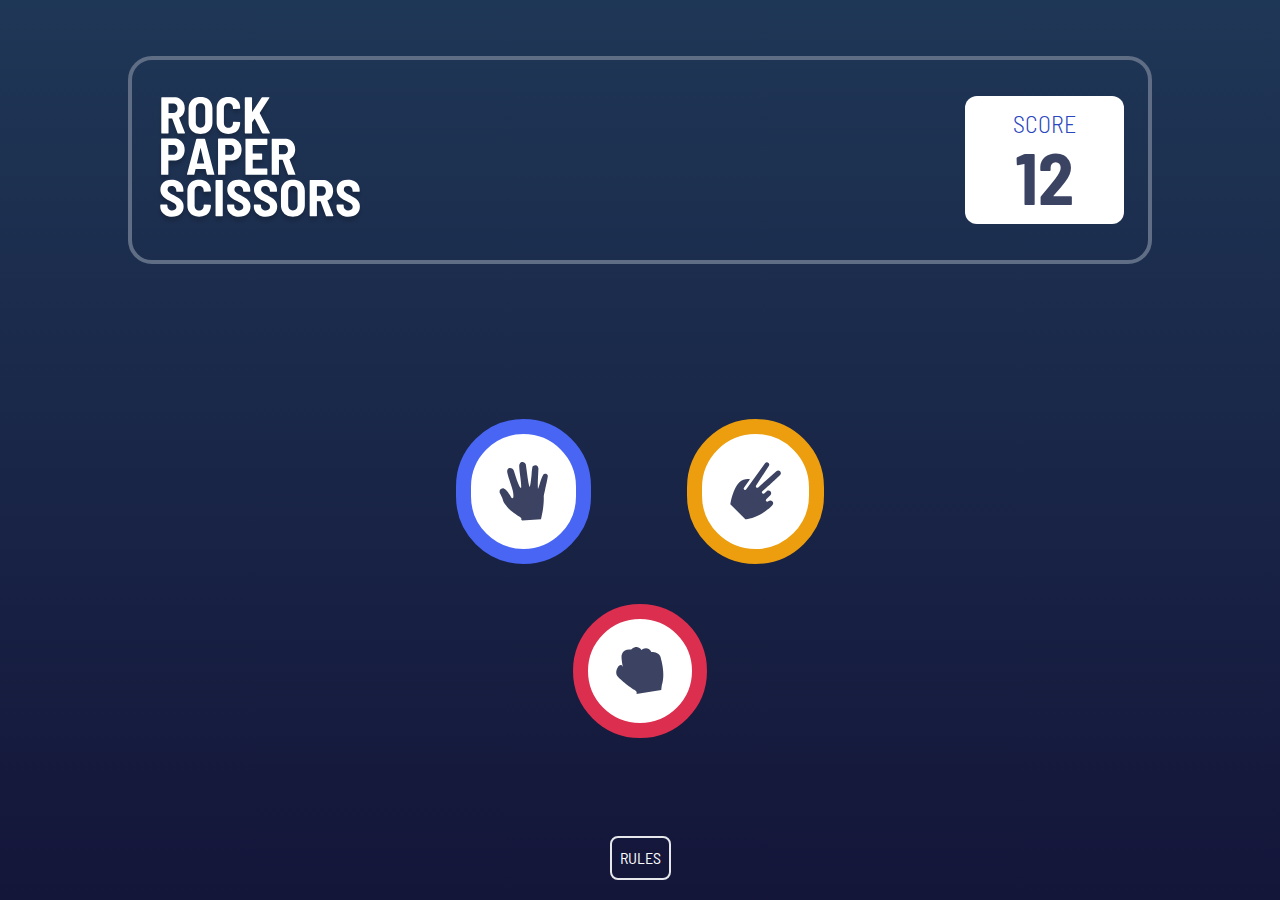
==== site/index.html @ e31f74ab "init repo, before change the logic of flex" ====
<!DOCTYPE html>
<html lang="en">

<head>
	<meta charset="UTF-8">
	<meta name="viewport" content="width=device-width, initial-scale=1.0">
	<!-- displays site properly based on user's device -->
	
	<link rel="icon" type="image/png" sizes="32x32" href="./images/favicon-32x32.png">
	<link rel="stylesheet" href="./main_tailwind.css">

	<title>Frontend Mentor | Rock, Paper, Scissors</title>
</head>

<body class="font-body h-screen bg-gradient-to-b bg-no-repeat from-RadialGradientFrom to-RadialGradientTo">
	<div class="main-container">

		<header class="h-44 sm:h-80 py-8 sm:py-14 flex justify-center">
			<div class="header-container w-4/5 2xl:w-2/5 flex justify-between items-center p-3 sm:p-6 border-solid border-4 border-HeaderOutline rounded-xl sm:rounded-3xl">
				<div class="logo">
					<img class="w-24 sm:w-52" src="images/logo.svg" alt="">
				</div>
				<div class="score bg-white flex flex-col items-center justify-center rounded-xl px-7 sm:px-12 py-3">
					<div class="text-ScoreText text-xs sm:text-2xl font-light">SCORE</div>
					<div class="score-number text-DarkText text-5xl sm:text-7xl font-bold">12</div>
				</div>
			</div>
		</header>

		<div class="game-container h-mobile-header sm:h-desktop-header flex flex-col items-center justify-center">
			<!-- <div class="triangle"> -->
				<!-- <img class="" src="./images/bg-triangle.svg" alt=""> -->
			<!-- </div> -->
			<!-- <div class="absolute-container"> -->
				<div class="first-container flex justify-evenly sm:justify-center w-full mb-10">
					<div class="one bg-white rounded-full border-solid border-15 border-PaperGradientFrom mr- p-7 cursor-pointer sm:mr-24">
						<img class="" src="./images/icon-paper.svg" alt="">
					</div>
					<div class="two bg-white rounded-full border-solid border-15 border-ScissorsGradientFrom p-7 cursor-pointer">
						<img class="" src="./images/icon-scissors.svg" alt="">
					</div>
				</div>
				<div class="second-container flex">
					<div class="three bg-white rounded-full border-solid border-15 border-RockGradientFrom p-7 cursor-pointer">
						<img src="./images/icon-rock.svg" alt="">
					</div>
				</div>
				<!-- </div> -->
		</div>
		<div class="rules-btn text-center">
			<button class="text-white border-solid border-2 p-2 rounded-lg">RULES</button>
		</div>

	</div>
	<script src="main.js"></script>
</body>

</html>


<!-- TODO: circle shadow design -->
<!-- TODO: triangle -->
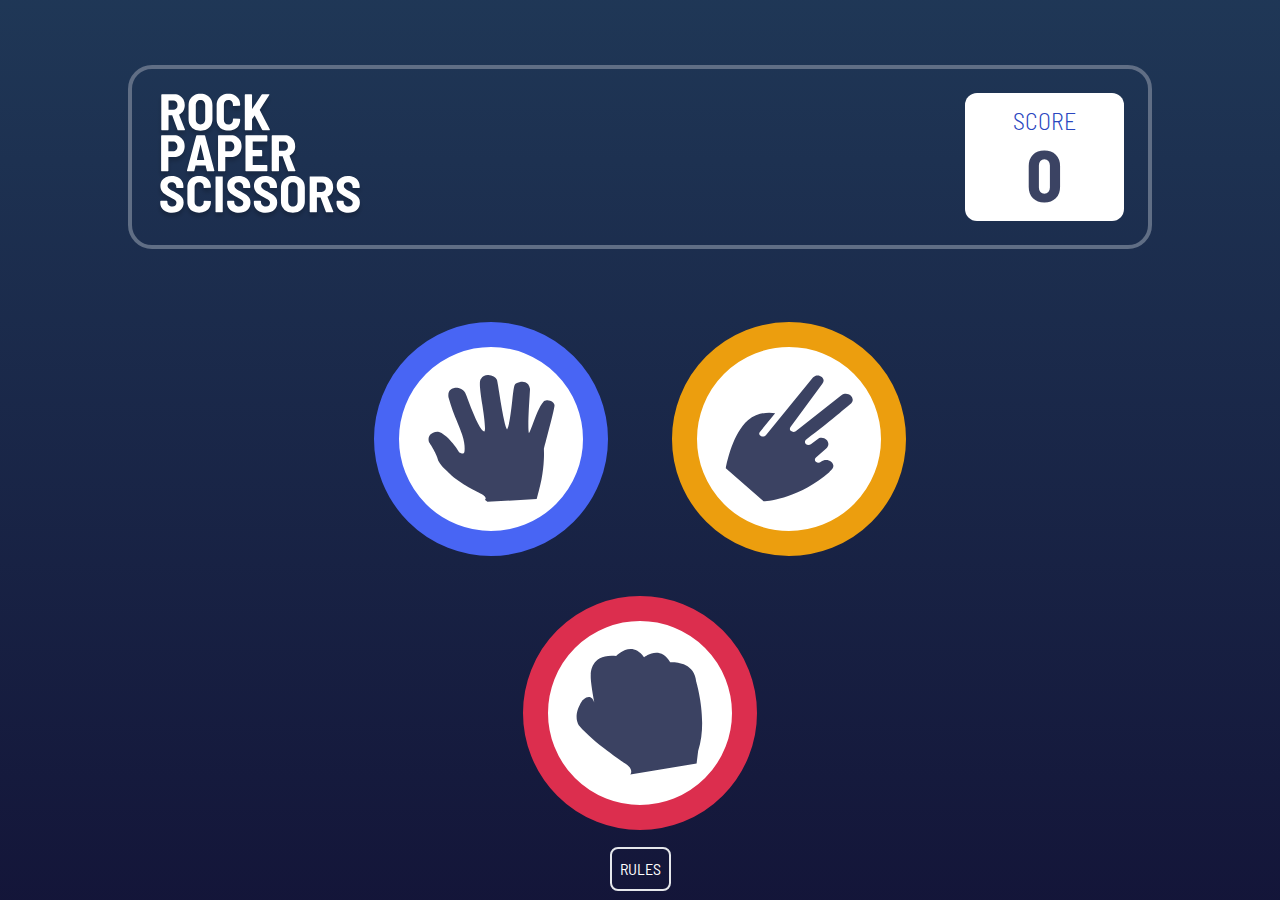
==== commit 7a521386: "before change the game-container from flex to grid" ====
--- a/site/index.html
+++ b/site/index.html
@@ -13,36 +13,43 @@
 </head>
 
 <body class="font-body h-screen bg-gradient-to-b bg-no-repeat from-RadialGradientFrom to-RadialGradientTo">
-	<div class="main-container">
+	<div class="main-container h-screen flex flex-col justify-around">
+	<!-- <div class="main-container"> -->
 
-		<header class="h-44 sm:h-80 py-8 sm:py-14 flex justify-center">
-			<div class="header-container w-4/5 2xl:w-2/5 flex justify-between items-center p-3 sm:p-6 border-solid border-4 border-HeaderOutline rounded-xl sm:rounded-3xl">
+		<header class="py-8 sm:py-14 flex justify-center">
+		<!-- <header class="h-44 sm:h-80 py-8 sm:py-14 flex justify-center"> -->
+			<div class="header-container">
 				<div class="logo">
 					<img class="w-24 sm:w-52" src="images/logo.svg" alt="">
 				</div>
 				<div class="score bg-white flex flex-col items-center justify-center rounded-xl px-7 sm:px-12 py-3">
 					<div class="text-ScoreText text-xs sm:text-2xl font-light">SCORE</div>
-					<div class="score-number text-DarkText text-5xl sm:text-7xl font-bold">12</div>
+					<div class="score-number text-DarkText text-5xl sm:text-7xl font-bold">0</div>
 				</div>
 			</div>
 		</header>
 
-		<div class="game-container h-mobile-header sm:h-desktop-header flex flex-col items-center justify-center">
+		<div class="game-container flex flex-col items-center justify-center">
+		<!-- <div class="game-container h-mobile-header sm:h-desktop-header flex flex-col items-center justify-center"> -->
 			<!-- <div class="triangle"> -->
 				<!-- <img class="" src="./images/bg-triangle.svg" alt=""> -->
 			<!-- </div> -->
 			<!-- <div class="absolute-container"> -->
-				<div class="first-container flex justify-evenly sm:justify-center w-full mb-10">
-					<div class="one bg-white rounded-full border-solid border-15 border-PaperGradientFrom mr- p-7 cursor-pointer sm:mr-24">
-						<img class="" src="./images/icon-paper.svg" alt="">
+				<div class="first-container flex justify-evenly sm:justify-center w-full mb-5 sm:mb-10">
+					<div class="suggestion-block sm:mr-16">
+						<div class="suggestion one game-icon border-PaperGradientFrom" data-type="paper">
+							<img class="icon" src="./images/icon-paper.svg" alt="">
+						</div>
 					</div>
-					<div class="two bg-white rounded-full border-solid border-15 border-ScissorsGradientFrom p-7 cursor-pointer">
-						<img class="" src="./images/icon-scissors.svg" alt="">
+					<div class="suggestion-block">
+						<div class="suggestion two game-icon border-ScissorsGradientFrom" data-type="scissors">
+							<img class="icon" src="./images/icon-scissors.svg" alt="">
+						</div>
 					</div>
 				</div>
 				<div class="second-container flex">
-					<div class="three bg-white rounded-full border-solid border-15 border-RockGradientFrom p-7 cursor-pointer">
-						<img src="./images/icon-rock.svg" alt="">
+					<div class="suggestion three game-icon border-RockGradientFrom" data-type="rock">
+						<img class="icon" src="./images/icon-rock.svg" alt="">
 					</div>
 				</div>
 				<!-- </div> -->
